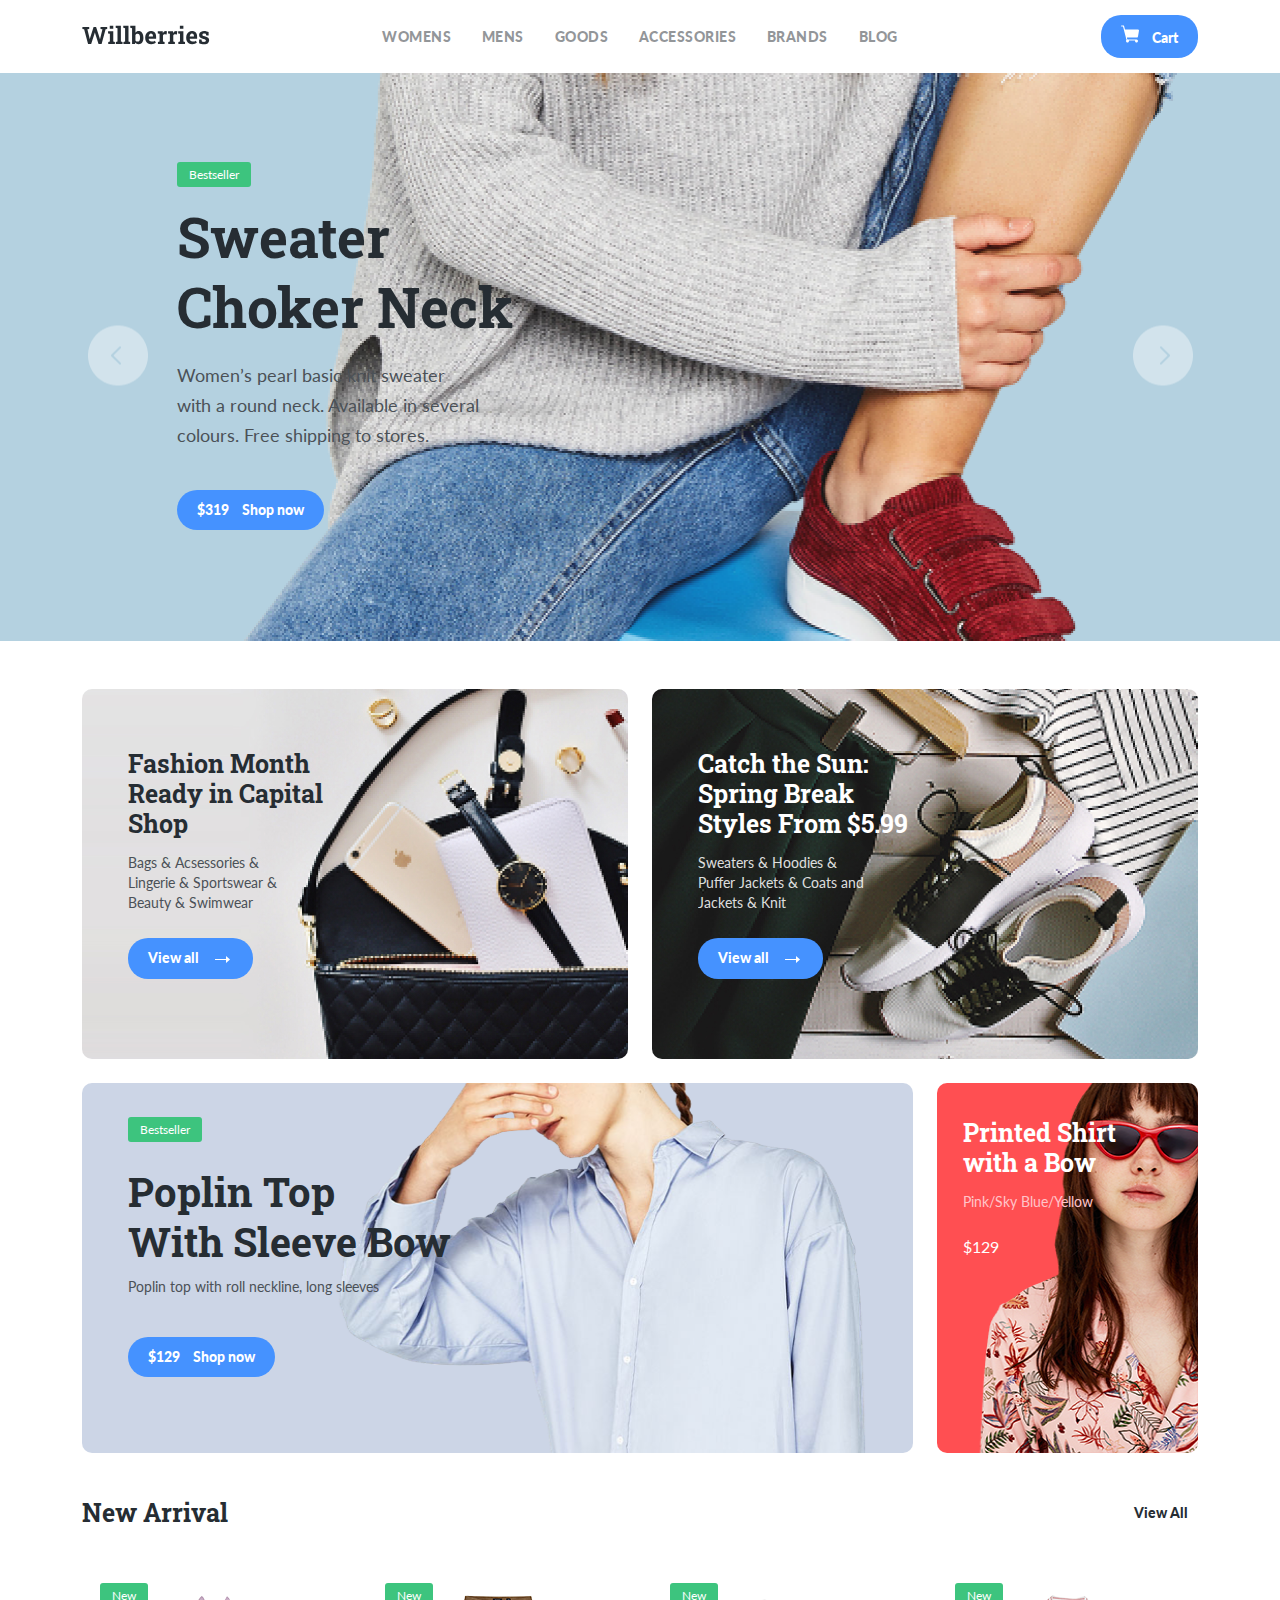
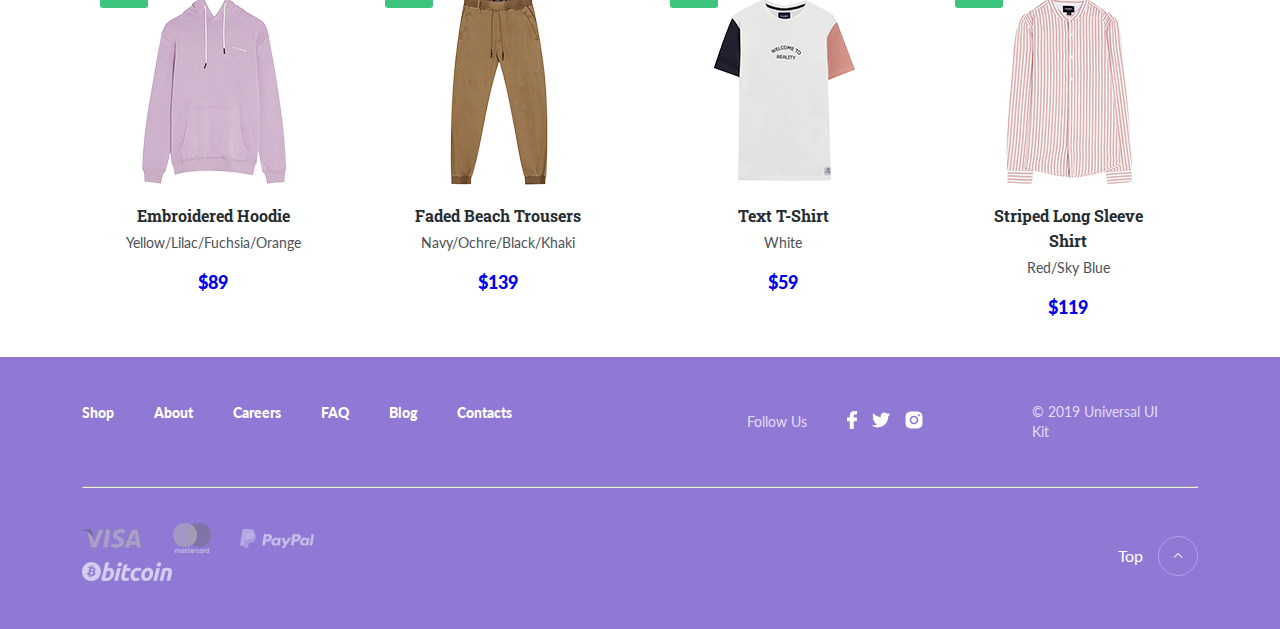
==== index.html @ 4fe9a076 "Add files via upload" ====
<!DOCTYPE html>
<html lang="en">
<head>
  <meta charset="UTF-8">
  <meta name="viewport" content="width=device-width, initial-scale=1.0">
  <title>Willberries</title>
  <link rel="stylesheet" href="css/style.css">
  <link rel="stylesheet" href="css/bootstrap-grid.min.css">
  <link rel="stylesheet" href="https://unpkg.com/swiper/swiper-bundle.min.css"/>
  <link rel="preconnect" href="https://fonts.gstatic.com">
  <link href="https://fonts.googleapis.com/css2?family=Lato:wght@400;900&family=Roboto+Slab:wght@700&display=swap" rel="stylesheet">
</head>
<body>
  <!-- Шапка сайта -->
  <header px-4 px-md-0 class="container header">
    <div class="row justify-content-between align-items-center">
      <div class="col-lg-2 col-6">
        <a href="/" class="logo-link">
          <img src="img/logo.svg" width="128" alt="Willberries" class="logo-image">
        </a>
      </div>
      <div class="col-lg-6 d-none d-lg-block">
        <nav>
          <ul class="navigation d-flex justify-content-around">
            <li class="navigation-item">
              <a href="#" class="navigation-link">Womens</a>
            </li>
            <li class="navigation-item">
              <a href="#" class="navigation-link">Mens</a>
            </li>
            <li class="navigation-item">
              <a href="#" class="navigation-link">Goods</a>
            </li>
            <li class="navigation-item">
              <a href="#" class="navigation-link">Accessories</a>
            </li>
            <li class="navigation-item">
              <a href="#" class="navigation-link">Brands</a>
            </li>
            <li class="navigation-item">
              <a href="#" class="navigation-link">Blog</a>  
            </li>
          </ul>
        </nav>
      </div>
      <div class="col-lg-2 col-6 d-flex justify-content-end">
        <button class="button">
          <img class="button-icon" src="img/cart.svg" width="18">
          <span class="button-text">Cart</span>
        </button>
      </div>
    </div>
  </header>
  <!-- Основное содержание страницы -->
  <div class="slider swiper-container">
   <div class="swiper-wrapper">
    <section class="slide slide-1 swiper-slide">
      <div class="container">
        <div class="row">
          <div class="col-lg-4 col-10 offset-lg-1">
            <span class="label">Bestseller</span>
            <h2 class="slide-title">Sweater Choker Neck</h2>
            <p class="slide-description">Women’s pearl basic knit sweater with a round neck. Available in several colours. Free shipping to stores.</p>
            <a href="#" class="button">
              <span class="button-price">$319</span>
              <span class="button-text">Shop now</span>
            </a>
          </div>
        </div> 
      </div>
    </section>
    <section class="slide slide-1 swiper-slide">
      <div class="container">
        <div class="row">
          <div class="col-lg-4 col-10 offset-lg-1">
            <span class="label">New</span>
            <h2 class="slide-title">Sweater Choker Neck</h2>
            <p class="slide-description">Women’s pearl basic knit sweater with a round neck. Available in several colours. Free shipping to stores.</p>
            <a href="#" class="button">
              <span class="button-price">$319</span>
              <span class="button-text">Shop now</span>
            </a>
          </div>
        </div> 
      </div>
    </section>
    <section class="slide slide-1 swiper-slide">
      <div class="container">
        <div class="row">
          <div class="col-lg-4 col-10 offset-lg-1">
            <span class="label">Bestseller</span>
            <h2 class="slide-title">Sweater Choker Neck</h2>
            <p class="slide-description">Women’s pearl basic knit sweater with a round neck. Available in several colours. Free shipping to stores.</p>
            <a href="#" class="button">
              <span class="button-price">$319</span>
              <span class="button-text">Shop now</span>
            </a>
          </div>
        </div> 
      </div>
    </section>
   </div>
    <div class="slider-nav">
      <div class="container">
        <div class="row justify-content-between">
          <div div class="col-1">
            <button class="slider-button slider-button-prev">
              <img src="img/arrow-prev.png" alt="icon: arrow-prev">
            </button>
          </div>
           <div class="col-1">
            <button class="slider-button slider-button-next">
              <img src="img/arrow-next.png" alt="icon: arrow-next">
            </button>  
           </div>
         </div>
      </div>
    </div>
  </div>
    <div class="container pt-5">
      <div class="row">
        <div class="col-xl-6">
          <div class="card card-1">
            <h3 class="card-title">Fashion Month Ready in Capital Shop</h3>
            <p class="card-text">Bags & Acsessories & Lingerie & Sportswear & Beauty & Swimwear</p>
            <a href="#" class="button">
              <span class="button-text">View all</span>
              <img src="img/arrow.svg" alt="icon: arrow" class="button-icon">
            </a>
          </div>
        </div>
        <div class="col-xl-6">
          <div class="card card-2 mb-4">
            <h3 class="card-title text-light">Catch the Sun: Spring Break Styles From $5.99</h3>
            <p class="card-text text-light">Sweaters & Hoodies & Puffer Jackets & Coats and Jackets & Knit</p>
            <button class="button">
              <span class="button-text">View all</span>
              <img src="img/arrow.svg" alt="icon: arrow" class="button-icon">
            </button>
          </div>
        </div>
        <div class="col-xl-9 col-lg-6">
          <div class="card card-3 mb-4">
            <span class="label">Bestseller</span>
            <h3 class="card-title large">Poplin Top<br> With Sleeve Bow</h3>
            <p class="card-text large">Poplin top with roll neckline, long sleeves</p>
            <button href="#" class="button">
              <span class="button-price">$129</span>
              <span class="button-text">Shop now</span>
            </button>
          </div>
        </div>
        <div class="col-xl-3 col-lg-6">
          <div class="card card-4 mb-4">
            <h3 class="card-title text-light">Printed Shirt<br> with a Bow</h3>
            <p class="card-text pink">Pink/Sky Blue/Yellow</p>
              <span class="button-price text-light">$129</span>        
          </div>
        </div>
      </div>
      <div class="row align-items-center mb-3">
        <div class="col-9">
          <h2 class="section-title">New Arrival</h2>
        </div>
        <div class="col-3 d-flex justify-content-end">
          <a href="#" class="more">View All</a>
        </div>
      </div>
      <div class="row">
        <div class="col-lg-3 col-sm-6">
          <a href="#" class="goods-card">
            <span class="label">New</span>
            <img src="/img/goods-card-1.png" alt="image: Hoodie" class="goods-image">
            <h3 class="goods-title">Embroidered Hoodie</h3>
            <p class="goods-description">Yellow/Lilac/Fuchsia/Orange</p>
            <span class="goods-price">$89</span>
          </a>
        </div>
        <div class="col-lg-3 col-sm-6">
          <a href="#" class="goods-card">
            <span class="label">New</span>
            <img src="/img/goods-card-2.png" alt="image: Faded Beach Trousers" class="goods-image">
            <h3 class="goods-title">Faded Beach Trousers</h3>
            <p class="goods-description">Navy/Ochre/Black/Khaki</p>
            <span class="goods-price">$139</span>
          </a>
        </div>
        <div class="col-lg-3 col-sm-6">
          <a href="#" class="goods-card">
            <span class="label">New</span>
            <img src="img/goods-card-3.png" alt="image: Text T-Shirt" class="goods-image">
            <h3 class="goods-title">Text T-Shirt</h3>
            <p class="goods-description">White</p>
            <span class="goods-price">$59</span>
          </a>
        </div>
        <div class="col-lg-3 col-sm-6">
          <a href="#" class="goods-card">
            <span class="label">New</span>
            <img src="img/goods-card-4.png" alt="image: Striped Long Sleeve Shirt" class="goods-image">
            <h3 class="goods-title">Striped Long Sleeve Shirt</h3>
            <p class="goods-description">Red/Sky Blue</p>
            <span class="goods-price">$119</span>
          </a>
        </div>
      </div>
    </div>
  
  <!-- Подвал сайта -->
  <footer>
    <div class="container">
      <div class="row">
        <div class="col-xl-7 mb-4 mb-xl-0">
          <nav>
            <ul class="footer-menu d-sm-flex">
              <li class="footer-menu-item"><a href="#" class="footer-menu-link">Shop</a></li>
              <li class="footer-menu-item"><a href="#" class="footer-menu-link">About</a></li>
              <li class="footer-menu-item"><a href="#" class="footer-menu-link">Careers</a></li>
              <li class="footer-menu-item"><a href="#" class="footer-menu-link">FAQ</a></li>
              <li class="footer-menu-item"><a href="#" class="footer-menu-link">Blog</a></li>
              <li class="footer-menu-item"><a href="#" class="footer-menu-link">Contacts</a></li>
            </ul>
          </nav>
        </div>
        <div class="col-lg-3 d-flex align-items-center">
          <span class="footer-text">Follow Us</span>
          <span class="footer-social d-inline-flex align-items-center">
            <a href="#" class="social-link">
              <img src="img/Facebook.svg" alt="Facebook">
            </a>
            <a href="#" class="social-link">
              <img src="img/Twitter.svg" alt="Twitter">
            </a>
            <a href="#" class="social-link">
              <img src="img/Instagram.svg" alt="Instagram">
            </a>
          </span>
        </div>
        <div class="col-xl-2 col-lg-3 d-flex justify-content-lg-end mt-4 mt-lg-0">
          <span class="footer-text">© 2019 Universal UI Kit</span>
        </div>
      </div>
      <hr class="footer-line">
      <div class="row justify-content-between">
        <div class="col-lg-4 col-sm-9">
          <img class="payment-logo" src="img/VISA.png" alt="VISA logo">
          <img class="payment-logo" src="img/mastercard.png" alt="mastercard logo">
          <img class="payment-logo" src="img/PayPal.png" alt="PayPal logo">
          <img class="payment-logo" src="img/bitcoin.png" alt="bitcoin logo">
        </div>
        <div class="col-lg-2 col-sm-3 d-flex justify-content-end">
          <a href="#" class="top-link d-flex align-items-center">
            <span class="top-link-text">Top</span>
            <img src="img/Arrow-top.svg" alt="icon: arrow-top">
          </a>
        </div>
      </div>
    </div>
  </footer>
  <script src="https://unpkg.com/swiper/swiper-bundle.min.js"></script>
  <script src="js/main.js"></script>
</body>
</html>
---- css/style.css ----
* {
  box-sizing: border-box;
}

body {
  font-family: "Lato", sans-serif;
  margin: 0;
}
.header {
  padding-top: 15px;
  padding-bottom: 15px;
}

.navigation {
  list-style: none;
  padding: 0;
  margin: 0;
}

.navigation-link {
  text-decoration: none;
  color: #939699;
  font-family: "Lato", sans-serif;
  font-style: normal;
  font-weight: 900;
  font-size: 14px;
  line-height: 20px;
  text-transform: uppercase;
  letter-spacing: 0.5px;
}

.button {
  padding: 10px 20px;
  background: #4592ff;
  border-radius: 20px;
  border: none;
  color: #fff;
  font-family: "Lato", sans-serif;
  font-style: normal;
  font-weight: 900;
  font-size: 14px;
  line-height: 20px;
  display: flex;
  align-items: center;
  cursor: pointer;
  text-decoration: none;
  display: inline-block;
}

.button-icon,
.button-price {
  margin-right: 10px;
}

.button-icon:last-child {
  margin-right: 0;
  margin-left: 10px;
  vertical-align: middle;
}

/* Слайдер */

.slide {
  padding-top: 90px;
  padding-bottom: 110px;
  min-height: 568px;
}

.slide-1 {
  background: #b4d1e0 url(../img/slide-image-1.png) no-repeat top right 30%;
}

.label {
  background: #3dc47e;
  border-radius: 3px;
  padding: 5px 12px;
  color: white;
  font-size: 12px;
  line-height: 15px;
}

.slide-title {
  color: #262d33;
  font-family: "Roboto Slab", serif;
  font-style: normal;
  font-weight: bold;
  font-size: 55px;
  line-height: 70px;
  margin-top: 20px;
  margin-bottom: 15px;
}

.slide-description {
  font-style: normal;
  font-weight: normal;
  font-size: 18px;
  line-height: 30px;
  color: #4b5157;
  max-width: 335px;
  margin-bottom: 40px;
}

.slider {
  position: relative;
}

.slider-nav {
  position: absolute;
  top: 50%;
  width: 100%;
  transform: translateY(-50%);
  z-index: 9;
}

.slider-button {
  background-color: transparent;
  border: none;
  cursor: pointer;
}

/* Карточки */

.card {
  min-height: 370px;
  border-radius: 10px;
  padding-top: 60px;
  padding-left: 46px;
  padding-bottom: 80px;
}

.card-1 {
  background: #e3e2e3 url(../img/card-image-1.jpg) no-repeat top right;
  background-size: cover;
}

.card-title {
  max-height: 90px;
  max-width: 222px;
  font-family: "Roboto Slab", serif;
  font-style: normal;
  font-weight: bold;
  font-size: 25px;
  line-height: 30px;
  color: #262d33;
  margin: 0;
}

.card-title.large {
  max-width: 420px;
  font-family: Roboto Slab;
  font-style: normal;
  font-weight: bold;
  font-size: 40px;
  line-height: 50px;
  margin-top: 30px;
  margin-bottom: 20px;
}

.card-text {
  font-style: normal;
  font-weight: normal;
  font-size: 14px;
  line-height: 20px;
  color: #4b5157;
  max-width: 176px;
  max-height: 60px;
  margin-bottom: 25px;
}

.card-2 {
  background: url(../img/card-image-2.jpg) no-repeat top right;
  background-size: cover;
}

.text-light {
  color: white;
}

.card-2 .card-text {
  opacity: 0.85;
}

.card-3 {
  padding-top: 35px;
  background: #ccd5e6 url(../img/card-image-3.png) no-repeat top right 15%;
  background-color: contain;
  padding-bottom: 60px;
}

.card-text.large {
  max-width: 320px;
  margin-top: 20px;
  margin-bottom: 40px;
}

.card-4 {
  background: #ff4f52 url(../img/card-image-4.png) no-repeat top right;
  background-color: contain;
  padding-top: 35px;
  padding-left: 26px;
}

.pink {
  color: #ffc4c9;
}

/* Карточки товаров */

.section-title {
  font-family: "Roboto Slab", serif;
  font-size: 25px;
  line-height: 30px;
  font-weight: bold;
  color: #262d33;
}

.more {
  text-decoration: none;
  font-weight: 900;
  font-size: 14px;
  line-height: 20px;
  color: #262d33;
  padding: 10px;
}

.goods-card {
  position: relative;
  text-align: center;
  padding: 30px 36px 35px 37px;
  display: block;
  text-decoration: none;
}

.goods-card .label {
  position: absolute;
  top: 18px;
  left: 18px;
}

.goods-card .goods-title {
  margin-top: 15px;
  margin-bottom: 5px;
  font-family: "Roboto Slab", serif;
  font-style: normal;
  font-weight: bold;
  font-size: 16px;
  line-height: 25px;
  color: #262d33;
}

.goods-description {
  color: #4b5157;
  font-size: 14px;
  line-height: 20px;
  margin-top: 0;
}

.goods-price {
  margin-top: 20px;
  font-size: 18px;
  line-height: 30px;
  font-weight: 900;
}

/* Подвал сайта */

footer {
  background: #8f79d4;
  padding-top: 45px;
  padding-bottom: 40px;
  min-height: 210px;
  color: #fff;
}

.footer-menu {
  list-style: none;
  margin: 0;
  padding: 0;
}

.footer-menu-item:not(:last-child) {
  margin-right: 40px;
}

.footer-menu-link {
  text-decoration: none;
  color: #fff;
  font-weight: 900;
  font-size: 14px;
  line-height: 20px;
}

.social-link {
  text-decoration: none;
  margin-left: 15px;
}

.footer-text {
  font-weight: normal;
  font-size: 14px;
  line-height: 20px;
  color: #e7d9ff;
  margin-right: 25px;
}

.footer-line {
  color: rgba(255, 255, 255, 0, 5);
  size: 1px;
  margin-top: 44px;
  margin-bottom: 35px;
}

.top-link {
  text-decoration: none;
  color: #fff;
}

.top-link-text {
  margin-right: 15px;
}

.payment-logo {
  margin-right: 25px;
}

@media (max-width: 1200px) {
  .slide-1 {
    background-size: cover;
  }
  .card-1 {
    margin-bottom: 30px;
  }
  .card-3 {
    background-size: cover;
  }
}


@media (max-width: 992px) {
  .slider-nav {
    display: none;
  }
}

@media (max-width: 576px) {
  .slide-title {
    font-size: 36px;
    line-height: 1.4;
    margin-bottom: 0;
  }

.card {
  background-position: left 0;
  padding: 30px;
  min-height: 300px;
  }
  .card-4 {
    background-position: right top;
  }

}
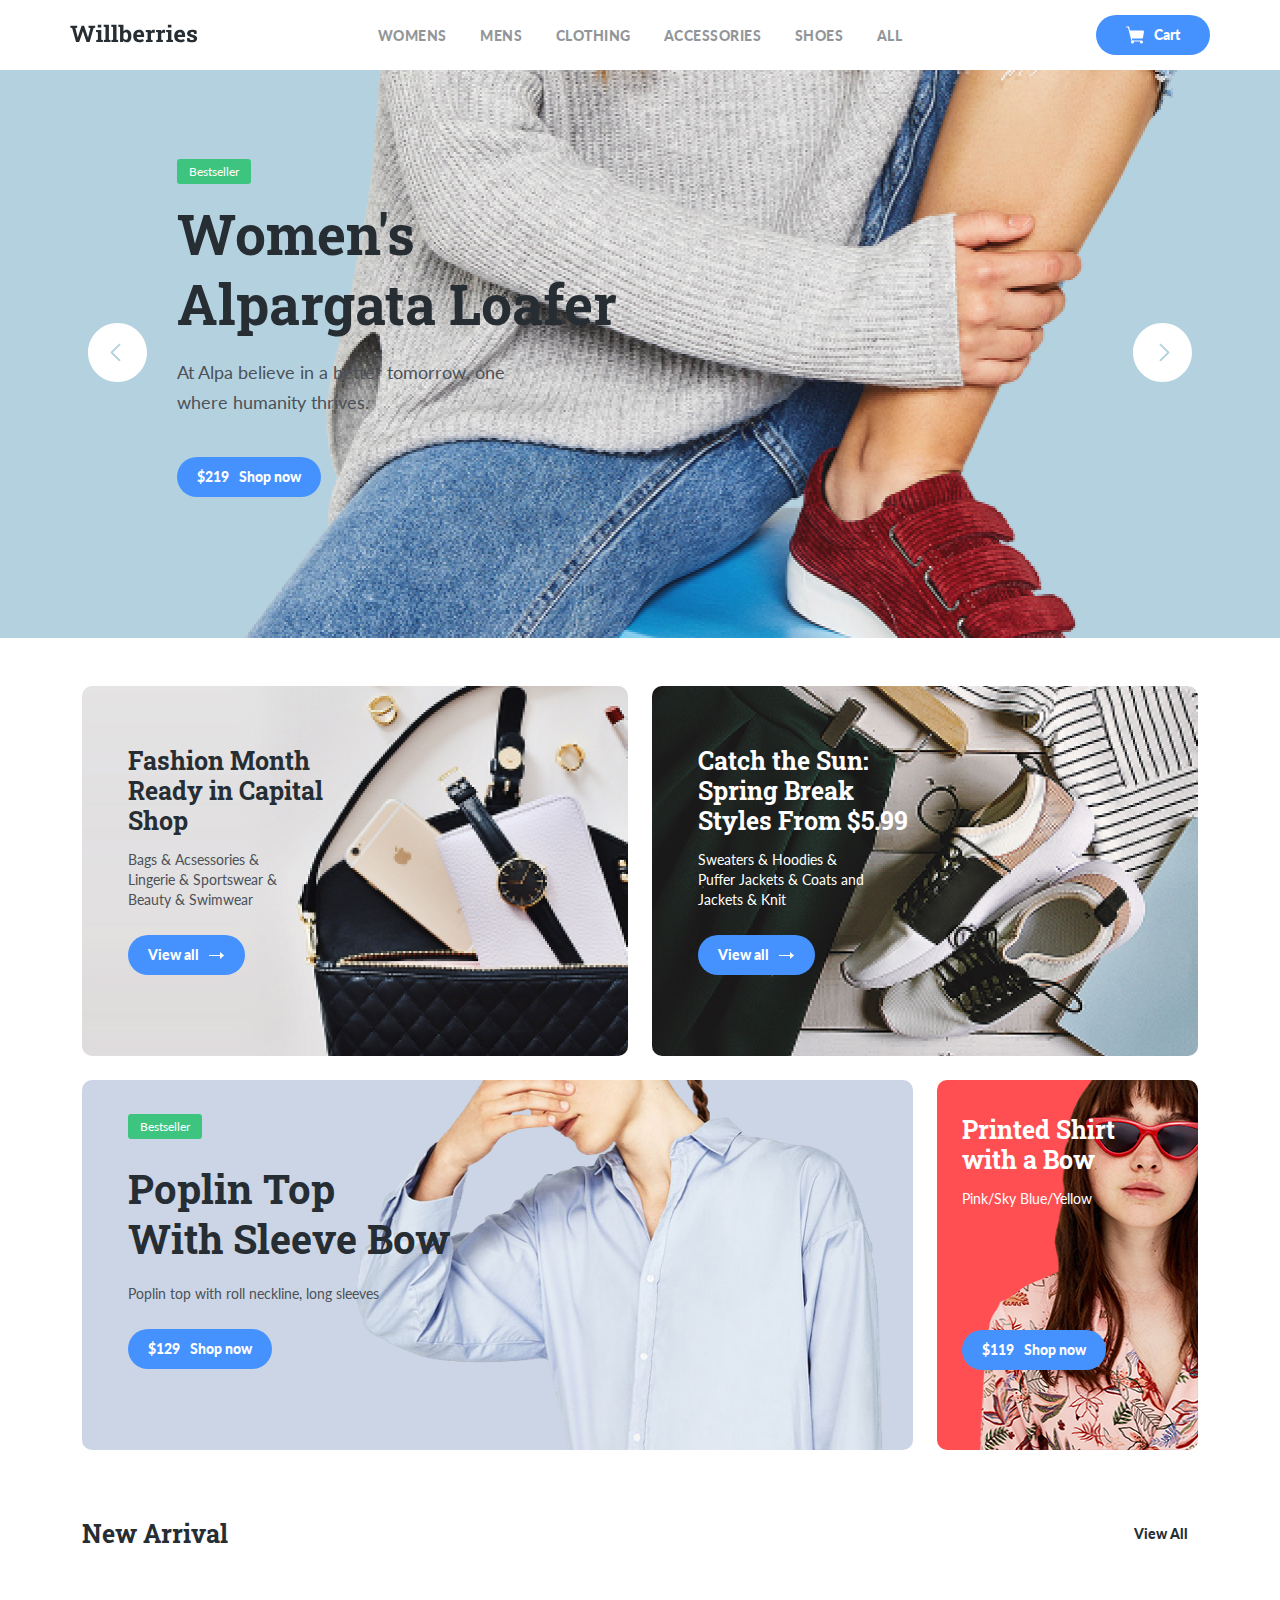
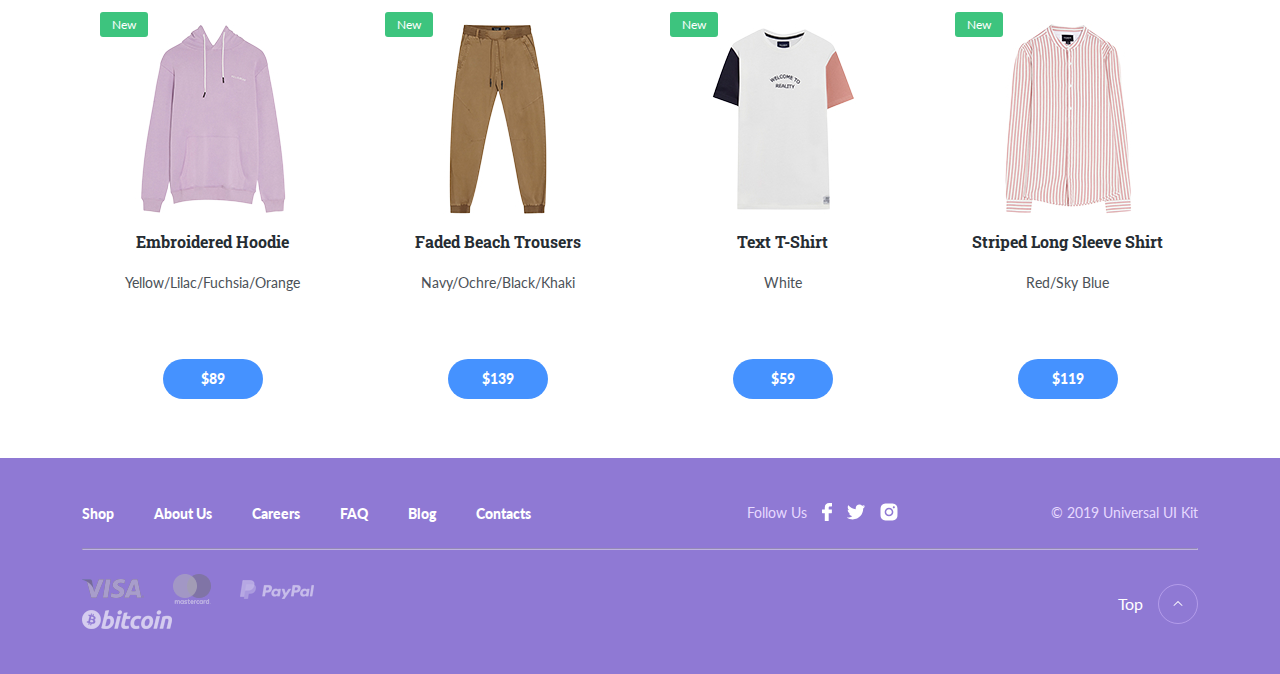
==== commit 6fd2578a: "Add files via upload" ====
--- a/index.html
+++ b/index.html
@@ -1,263 +1,617 @@
-<!DOCTYPE html>
-<html lang="en">
-<head>
-  <meta charset="UTF-8">
-  <meta name="viewport" content="width=device-width, initial-scale=1.0">
-  <title>Willberries</title>
-  <link rel="stylesheet" href="css/style.css">
-  <link rel="stylesheet" href="css/bootstrap-grid.min.css">
-  <link rel="stylesheet" href="https://unpkg.com/swiper/swiper-bundle.min.css"/>
-  <link rel="preconnect" href="https://fonts.gstatic.com">
-  <link href="https://fonts.googleapis.com/css2?family=Lato:wght@400;900&family=Roboto+Slab:wght@700&display=swap" rel="stylesheet">
-</head>
-<body>
-  <!-- Шапка сайта -->
-  <header px-4 px-md-0 class="container header">
-    <div class="row justify-content-between align-items-center">
-      <div class="col-lg-2 col-6">
-        <a href="/" class="logo-link">
-          <img src="img/logo.svg" width="128" alt="Willberries" class="logo-image">
-        </a>
-      </div>
-      <div class="col-lg-6 d-none d-lg-block">
-        <nav>
-          <ul class="navigation d-flex justify-content-around">
-            <li class="navigation-item">
-              <a href="#" class="navigation-link">Womens</a>
-            </li>
-            <li class="navigation-item">
-              <a href="#" class="navigation-link">Mens</a>
-            </li>
-            <li class="navigation-item">
-              <a href="#" class="navigation-link">Goods</a>
-            </li>
-            <li class="navigation-item">
-              <a href="#" class="navigation-link">Accessories</a>
-            </li>
-            <li class="navigation-item">
-              <a href="#" class="navigation-link">Brands</a>
-            </li>
-            <li class="navigation-item">
-              <a href="#" class="navigation-link">Blog</a>  
-            </li>
-          </ul>
-        </nav>
-      </div>
-      <div class="col-lg-2 col-6 d-flex justify-content-end">
-        <button class="button">
-          <img class="button-icon" src="img/cart.svg" width="18">
-          <span class="button-text">Cart</span>
-        </button>
-      </div>
-    </div>
-  </header>
-  <!-- Основное содержание страницы -->
-  <div class="slider swiper-container">
-   <div class="swiper-wrapper">
-    <section class="slide slide-1 swiper-slide">
-      <div class="container">
-        <div class="row">
-          <div class="col-lg-4 col-10 offset-lg-1">
-            <span class="label">Bestseller</span>
-            <h2 class="slide-title">Sweater Choker Neck</h2>
-            <p class="slide-description">Women’s pearl basic knit sweater with a round neck. Available in several colours. Free shipping to stores.</p>
-            <a href="#" class="button">
-              <span class="button-price">$319</span>
-              <span class="button-text">Shop now</span>
-            </a>
-          </div>
-        </div> 
-      </div>
-    </section>
-    <section class="slide slide-1 swiper-slide">
-      <div class="container">
-        <div class="row">
-          <div class="col-lg-4 col-10 offset-lg-1">
-            <span class="label">New</span>
-            <h2 class="slide-title">Sweater Choker Neck</h2>
-            <p class="slide-description">Women’s pearl basic knit sweater with a round neck. Available in several colours. Free shipping to stores.</p>
-            <a href="#" class="button">
-              <span class="button-price">$319</span>
-              <span class="button-text">Shop now</span>
-            </a>
-          </div>
-        </div> 
-      </div>
-    </section>
-    <section class="slide slide-1 swiper-slide">
-      <div class="container">
-        <div class="row">
-          <div class="col-lg-4 col-10 offset-lg-1">
-            <span class="label">Bestseller</span>
-            <h2 class="slide-title">Sweater Choker Neck</h2>
-            <p class="slide-description">Women’s pearl basic knit sweater with a round neck. Available in several colours. Free shipping to stores.</p>
-            <a href="#" class="button">
-              <span class="button-price">$319</span>
-              <span class="button-text">Shop now</span>
-            </a>
-          </div>
-        </div> 
-      </div>
-    </section>
-   </div>
-    <div class="slider-nav">
-      <div class="container">
-        <div class="row justify-content-between">
-          <div div class="col-1">
-            <button class="slider-button slider-button-prev">
-              <img src="img/arrow-prev.png" alt="icon: arrow-prev">
-            </button>
-          </div>
-           <div class="col-1">
-            <button class="slider-button slider-button-next">
-              <img src="img/arrow-next.png" alt="icon: arrow-next">
-            </button>  
-           </div>
-         </div>
-      </div>
-    </div>
-  </div>
-    <div class="container pt-5">
-      <div class="row">
-        <div class="col-xl-6">
-          <div class="card card-1">
-            <h3 class="card-title">Fashion Month Ready in Capital Shop</h3>
-            <p class="card-text">Bags & Acsessories & Lingerie & Sportswear & Beauty & Swimwear</p>
-            <a href="#" class="button">
-              <span class="button-text">View all</span>
-              <img src="img/arrow.svg" alt="icon: arrow" class="button-icon">
-            </a>
-          </div>
-        </div>
-        <div class="col-xl-6">
-          <div class="card card-2 mb-4">
-            <h3 class="card-title text-light">Catch the Sun: Spring Break Styles From $5.99</h3>
-            <p class="card-text text-light">Sweaters & Hoodies & Puffer Jackets & Coats and Jackets & Knit</p>
-            <button class="button">
-              <span class="button-text">View all</span>
-              <img src="img/arrow.svg" alt="icon: arrow" class="button-icon">
-            </button>
-          </div>
-        </div>
-        <div class="col-xl-9 col-lg-6">
-          <div class="card card-3 mb-4">
-            <span class="label">Bestseller</span>
-            <h3 class="card-title large">Poplin Top<br> With Sleeve Bow</h3>
-            <p class="card-text large">Poplin top with roll neckline, long sleeves</p>
-            <button href="#" class="button">
-              <span class="button-price">$129</span>
-              <span class="button-text">Shop now</span>
-            </button>
-          </div>
-        </div>
-        <div class="col-xl-3 col-lg-6">
-          <div class="card card-4 mb-4">
-            <h3 class="card-title text-light">Printed Shirt<br> with a Bow</h3>
-            <p class="card-text pink">Pink/Sky Blue/Yellow</p>
-              <span class="button-price text-light">$129</span>        
-          </div>
-        </div>
-      </div>
-      <div class="row align-items-center mb-3">
-        <div class="col-9">
-          <h2 class="section-title">New Arrival</h2>
-        </div>
-        <div class="col-3 d-flex justify-content-end">
-          <a href="#" class="more">View All</a>
-        </div>
-      </div>
-      <div class="row">
-        <div class="col-lg-3 col-sm-6">
-          <a href="#" class="goods-card">
-            <span class="label">New</span>
-            <img src="/img/goods-card-1.png" alt="image: Hoodie" class="goods-image">
-            <h3 class="goods-title">Embroidered Hoodie</h3>
-            <p class="goods-description">Yellow/Lilac/Fuchsia/Orange</p>
-            <span class="goods-price">$89</span>
-          </a>
-        </div>
-        <div class="col-lg-3 col-sm-6">
-          <a href="#" class="goods-card">
-            <span class="label">New</span>
-            <img src="/img/goods-card-2.png" alt="image: Faded Beach Trousers" class="goods-image">
-            <h3 class="goods-title">Faded Beach Trousers</h3>
-            <p class="goods-description">Navy/Ochre/Black/Khaki</p>
-            <span class="goods-price">$139</span>
-          </a>
-        </div>
-        <div class="col-lg-3 col-sm-6">
-          <a href="#" class="goods-card">
-            <span class="label">New</span>
-            <img src="img/goods-card-3.png" alt="image: Text T-Shirt" class="goods-image">
-            <h3 class="goods-title">Text T-Shirt</h3>
-            <p class="goods-description">White</p>
-            <span class="goods-price">$59</span>
-          </a>
-        </div>
-        <div class="col-lg-3 col-sm-6">
-          <a href="#" class="goods-card">
-            <span class="label">New</span>
-            <img src="img/goods-card-4.png" alt="image: Striped Long Sleeve Shirt" class="goods-image">
-            <h3 class="goods-title">Striped Long Sleeve Shirt</h3>
-            <p class="goods-description">Red/Sky Blue</p>
-            <span class="goods-price">$119</span>
-          </a>
-        </div>
-      </div>
-    </div>
-  
-  <!-- Подвал сайта -->
-  <footer>
-    <div class="container">
-      <div class="row">
-        <div class="col-xl-7 mb-4 mb-xl-0">
-          <nav>
-            <ul class="footer-menu d-sm-flex">
-              <li class="footer-menu-item"><a href="#" class="footer-menu-link">Shop</a></li>
-              <li class="footer-menu-item"><a href="#" class="footer-menu-link">About</a></li>
-              <li class="footer-menu-item"><a href="#" class="footer-menu-link">Careers</a></li>
-              <li class="footer-menu-item"><a href="#" class="footer-menu-link">FAQ</a></li>
-              <li class="footer-menu-item"><a href="#" class="footer-menu-link">Blog</a></li>
-              <li class="footer-menu-item"><a href="#" class="footer-menu-link">Contacts</a></li>
-            </ul>
-          </nav>
-        </div>
-        <div class="col-lg-3 d-flex align-items-center">
-          <span class="footer-text">Follow Us</span>
-          <span class="footer-social d-inline-flex align-items-center">
-            <a href="#" class="social-link">
-              <img src="img/Facebook.svg" alt="Facebook">
-            </a>
-            <a href="#" class="social-link">
-              <img src="img/Twitter.svg" alt="Twitter">
-            </a>
-            <a href="#" class="social-link">
-              <img src="img/Instagram.svg" alt="Instagram">
-            </a>
-          </span>
-        </div>
-        <div class="col-xl-2 col-lg-3 d-flex justify-content-lg-end mt-4 mt-lg-0">
-          <span class="footer-text">© 2019 Universal UI Kit</span>
-        </div>
-      </div>
-      <hr class="footer-line">
-      <div class="row justify-content-between">
-        <div class="col-lg-4 col-sm-9">
-          <img class="payment-logo" src="img/VISA.png" alt="VISA logo">
-          <img class="payment-logo" src="img/mastercard.png" alt="mastercard logo">
-          <img class="payment-logo" src="img/PayPal.png" alt="PayPal logo">
-          <img class="payment-logo" src="img/bitcoin.png" alt="bitcoin logo">
-        </div>
-        <div class="col-lg-2 col-sm-3 d-flex justify-content-end">
-          <a href="#" class="top-link d-flex align-items-center">
-            <span class="top-link-text">Top</span>
-            <img src="img/Arrow-top.svg" alt="icon: arrow-top">
-          </a>
-        </div>
-      </div>
-    </div>
-  </footer>
-  <script src="https://unpkg.com/swiper/swiper-bundle.min.js"></script>
-  <script src="js/main.js"></script>
-</body>
-</html>+<!DOCTYPE html>
+<html lang="en">
+<head>
+	<meta charset="UTF-8">
+	<meta name="viewport" content="width=device-width, initial-scale=1.0">
+	<title>Willberries</title>
+	<link rel="preconnect" href="https://fonts.gstatic.com">
+	<link rel="apple-touch-icon" sizes="180x180" href="favicon/apple-touch-icon.png">
+	<link rel="icon" type="image/png" sizes="32x32" href="favicon/favicon-32x32.png">
+	<link rel="icon" type="image/png" sizes="16x16" href="favicon/favicon-16x16.png">
+	<link rel="mask-icon" href="favicon/safari-pinned-tab.svg" color="#5bbad5">
+	<meta name="msapplication-TileColor" content="#da532c">
+	<meta name="theme-color" content="#ffffff">
+	<link href="https://fonts.googleapis.com/css2?family=Lato:wght@400;900&display=swap" rel="stylesheet">
+	<link href="https://fonts.googleapis.com/css2?family=Roboto+Slab:wght@700&display=swap" rel="stylesheet">
+	<link rel="stylesheet" href="css/bootstrap-grid.min.css">
+	<link rel="stylesheet" href="css/swiper-bundle.min.css"/>
+	<link rel="stylesheet" href="css/style.css">
+</head>
+<!-- class="show-goods" -->
+<body id="body">
+	<header class="container header px-4 px-md-0">
+		<div class="row justify-content-between align-items-center">
+			<div class="col-lg-2 col-6">
+				<a href="index.html" class="logo-link">
+					<img width="128" src="img/logo.svg" alt="logo: Willberries" class="logo-image">
+				</a>
+			</div>
+			<div class="col-lg-6 d-none d-lg-block">
+				<nav>
+					<ul class="navigation d-flex justify-content-around">
+						<li class="navigation-item">
+							<a href="#" class="navigation-link" data-field="gender">Womens</a>
+						</li>
+						<li class="navigation-item">
+							<a href="#" class="navigation-link" data-field="gender">Mens</a>
+						</li>
+						<li class="navigation-item">
+							<a href="#" class="navigation-link" data-field="category">Clothing</a>
+						</li>
+						<li class="navigation-item">
+							<a href="#" class="navigation-link" data-field="category">Accessories</a>
+						</li>
+						<li class="navigation-item">
+							<a href="#" class="navigation-link" data-field="category">Shoes</a>
+						</li>
+						<li class="navigation-item">
+							<a href="#" class="navigation-link view-all" >All</a>
+						</li>
+
+					</ul>
+				</nav>
+			</div>
+			<div class="col-lg-2 col-6 d-flex justify-content-end">
+				<button class="button button-cart">
+					<img class="button-icon" src="img/cart.svg" alt="icon: cart">
+					<span class="button-text">Cart</span>
+					<span class="button-text cart-count"></span>
+				</button>
+			</div>
+		</div>
+		<!-- /.row -->
+	</header>
+	<section class="slider swiper-container">
+		<div class="swiper-wrapper">
+			<section class="slide slide-1 swiper-slide">
+				<div class="container">
+					<div class="row">
+						<div class="col-lg-4 col-10 offset-lg-1">
+							<span class="label">Bestseller</span>
+							<h2 class="slide-title">Women's Alpargata Loafer</h2>
+							<p class="slide-description">At Alpa believe in a better tomorrow, one where humanity thrives.</p>
+							<button class="button add-to-cart" data-id="003">
+								<span class="button-price">$219</span>
+								<span class="button-text">Shop now</span>
+							</button>
+						</div>
+						<!-- /.col-4 offset-lg-1 -->
+					</div>
+					<!-- /.row -->
+				</div>
+				<!-- /.container -->
+			</section>
+			<section class="slide slide-1 swiper-slide">
+				<div class="container">
+					<div class="row">
+						<div class="col-lg-4 col-10 offset-lg-1">
+							<span class="label">New</span>
+							<h2 class="slide-title">Text T-Shirt</h2>
+							<p class="slide-description">Women’s pearl basic knit sweater with a round neck. Available in several colours. Free shipping to stores.</p>
+							<button class="button add-to-cart" data-id="004">
+								<span class="button-price">$119</span>
+								<span class="button-text">Shop now</span>
+							</button>
+						</div>
+						<!-- /.col-4 offset-lg-1 -->
+					</div>
+					<!-- /.row -->
+				</div>
+				<!-- /.container -->
+			</section>
+			<section class="slide slide-1 swiper-slide">
+				<div class="container">
+					<div class="row">
+						<div class="col-lg-4 col-10 offset-lg-1">
+							<span class="label">Bestseller</span>
+							<h2 class="slide-title">Sweater Choker Neck</h2>
+							<p class="slide-description">Women’s pearl basic knit sweater with a round neck. Available in several colours. Free shipping to stores.</p>
+							<button class="button add-to-cart" data-id="005">
+								<span class="button-price">$319</span>
+								<span class="button-text">Shop now</span>
+							</button>
+						</div>
+						<!-- /.col-4 offset-lg-1 -->
+					</div>
+					<!-- /.row -->
+				</div>
+				<!-- /.container -->
+			</section>
+		</div>
+		<!-- /.swiper-wrapper -->
+		<div class="slider-nav">
+			<div class="container">
+				<div class="row justify-content-between">
+					<div class="col-1">
+						<button class="slider-button slider-button-prev">
+							<img src="img/arrow-prev.svg" alt="icon: arrow-prev">
+						</button>
+					</div>
+					<!-- /.col-1 -->
+					<div class="col-1">
+						<button class="slider-button slider-button-next">
+							<img src="img/arrow-next.svg" alt="icon: arrow-prev">
+						</button>
+					</div>
+					<!-- /.col-1 -->
+				</div>
+				<!-- /.row -->
+			</div>
+			<!-- /.container -->
+		</div>
+		<!-- /.slider-nav -->
+	</section>
+	<!-- /.slider -->
+	<section class="special-offers container pt-5 pb-4">
+		<div class="row mb-4">
+			<div class="col-xl-6">
+				<div class="card card-1 mb-4">
+					<h3 class="card-title">Fashion Month Ready in Capital Shop</h3>
+					<p class="card-text">Bags & Acsessories & Lingerie & Sportswear & Beauty & Swimwear</p>
+					<button class="button">
+						<span class="button-text">View all</span>
+						<img src="img/arrow.svg" alt="icon: arrow" class="button-icon">
+					</button>
+				</div>
+				<!-- /.card -->
+			</div>
+			<!-- /.col-6 -->
+			<div class="col-xl-6">
+				<div class="card card-2 mb-4">
+					<h3 class="card-title text-light">Catch the Sun: Spring Break Styles From $5.99</h3>
+					<p class="card-text text-light">Sweaters & Hoodies & Puffer Jackets & Coats and Jackets & Knit</p>
+					<button class="button">
+						<span class="button-text">View all</span>
+						<img src="img/arrow.svg" alt="icon: arrow" class="button-icon">
+					</button>
+				</div>
+				<!-- /.card -->
+			</div>
+			<!-- /.col-6 -->
+			<div class="col-xl-9 col-lg-6 mb-4">
+				<div class="card card-3">
+					<span class="label">Bestseller</span>
+					<h3 class="card-title large">Poplin Top <br>With Sleeve Bow</h3>
+					<p class="card-text large">Poplin top with roll neckline, long sleeves</p>
+					<button class="button add-to-cart" data-id="002">
+						<span class="button-price">$129</span>
+						<span class="button-text">Shop now</span>
+					</button>
+				</div>
+				<!-- /.card -->
+			</div>
+			<!-- /.col-9 -->
+			<div class="col-xl-3 col-lg-6">
+				<div class="card card-4">
+					<h3 class="card-title text-light mw-160">Printed Shirt with a Bow</h3>
+					<p class="card-text text-light">Pink/Sky Blue/Yellow</p>
+					<button class="button add-to-cart button-four" data-id="009">
+						<span class="button-price">$119</span>
+						<span class="button-text">Shop now</span>
+					</button>
+				</div>
+				<!-- /.card -->
+			</div>
+			<!-- /.col-3 -->
+		</div>
+		<!-- /.row -->
+		<div class="row align-items-center mb-4">
+			<div class="col-9">
+				<h2 class="section-title">New Arrival</h2>
+			</div>
+			<!-- /.col-9 -->
+			<div class="col-3 d-flex justify-content-end">
+				<a href="#body" class="more scroll-link view-all">View All</a>
+			</div>
+			<!-- /.col-3 -->
+		</div>
+		<!-- /.row -->
+		<div class="short-goods row">
+			<div class="col-lg-3 col-sm-6">
+				<div class="goods-card">
+					<span class="label">New</span>
+					<!-- /.label --><img src="img/image-119.jpg" alt="image: Hoodie" class="goods-image">
+					<h3 class="goods-title">Embroidered Hoodie</h3>
+					<!-- /.goods-title -->
+					<p class="goods-description">Yellow/Lilac/Fuchsia/Orange</p>
+					<!-- /.goods-description -->
+					<!-- /.goods-price -->
+					<button class="button goods-card-btn add-to-cart" data-id="012">
+						<span class="button-price">$89</span>
+					</button>
+				</div>
+				<!-- /.goods-card -->
+			</div>
+			<!-- /.col-3 -->
+			<div class="col-lg-3 col-sm-6">
+				<div class="goods-card">
+					<span class="label">New</span>
+					<!-- /.label --><img src="img/image-120.jpg" alt="image: Faded Beach Trousers" class="goods-image">
+					<h3 class="goods-title">Faded Beach Trousers</h3>
+					<!-- /.goods-title -->
+					<p class="goods-description">Navy/Ochre/Black/Khaki</p>
+					<!-- /.goods-description -->
+					<button class="button goods-card-btn add-to-cart" data-id="011">
+						<span class="button-price">$139</span>
+					</button>
+					<!-- /.goods-price -->
+				</div>
+				<!-- /.goods-card -->
+			</div>
+			<!-- /.col-3 -->
+			<div class="col-lg-3 col-sm-6">
+				<div class="goods-card">
+					<span class="label">New</span>
+					<!-- /.label --><img src="img/image-121.jpg" alt="image: Text T-Shirt" class="goods-image">
+					<h3 class="goods-title">Text T-Shirt</h3>
+					<!-- /.goods-title -->
+					<p class="goods-description">White</p>
+					<!-- /.goods-description -->
+					<button class="button goods-card-btn add-to-cart" data-id="010">
+						<span class="button-price">$59</span>
+					</button>
+					<!-- /.goods-price -->
+				</div>
+				<!-- /.goods-card -->
+			</div>
+			<!-- /.col-3 -->
+			<div class="col-lg-3 col-sm-6">
+				<div class="goods-card">
+					<span class="label">New</span>
+					<!-- /.label --><img src="img/image-122.jpg" alt="image: Striped Long Sleeve Shirt" class="goods-image">
+					<h3 class="goods-title">Striped Long Sleeve Shirt</h3>
+					<!-- /.goods-title -->
+					<p class="goods-description">Red/Sky Blue</p>
+					<!-- /.goods-description -->
+					<button class="button goods-card-btn add-to-cart" data-id="001">
+						<span class="button-price">$119</span>
+					</button>
+					<!-- /.goods-price -->
+				</div>
+				<!-- /.goods-card -->
+			</div>
+			<!-- /.col-3 -->
+		</div>
+		<!-- /.row -->
+	</section>
+	<!-- /.container -->
+	<section class="long-goods">
+		<div class="container">
+			<div class="row align-items-center mb-4">
+				<div class="col-12">
+					<h2 class="section-title">Category</h2>
+				</div>
+				<!-- /.col-12 -->
+			</div>
+			<div class="row long-goods-list">
+				<div class="col-lg-3 col-sm-6">
+					<div class="goods-card">
+						<span class="label">New</span>
+						<!-- /.label --><img src="img/image-119.jpg" alt="image: Hoodie" class="goods-image">
+						<h3 class="goods-title">Embroidered Hoodie</h3>
+						<!-- /.goods-title -->
+						<p class="goods-description">Yellow/Lilac/Fuchsia/Orange</p>
+						<!-- /.goods-description -->
+						<!-- /.goods-price -->
+						<button class="button goods-card-btn add-to-cart" data-id="007">
+							<span class="button-price">$89</span>
+						</button>
+					</div>
+					<!-- /.goods-card -->
+				</div>
+				<!-- /.col-3 -->
+				<div class="col-lg-3 col-sm-6">
+					<div class="goods-card">
+						<span class="label">New</span>
+						<!-- /.label --><img src="img/image-120.jpg" alt="image: Faded Beach Trousers" class="goods-image">
+						<h3 class="goods-title">Faded Beach Trousers</h3>
+						<!-- /.goods-title -->
+						<p class="goods-description">Navy/Ochre/Black/Khaki</p>
+						<!-- /.goods-description -->
+						<button class="button goods-card-btn add-to-cart" data-id="007">
+							<span class="button-price">$139</span>
+						</button>
+						<!-- /.goods-price -->
+					</div>
+					<!-- /.goods-card -->
+				</div>
+				<!-- /.col-3 -->
+				<div class="col-lg-3 col-sm-6">
+					<div class="goods-card">
+						<span class="label">New</span>
+						<!-- /.label --><img src="img/image-121.jpg" alt="image: Text T-Shirt" class="goods-image">
+						<h3 class="goods-title">Text T-Shirt</h3>
+						<!-- /.goods-title -->
+						<p class="goods-description">White</p>
+						<!-- /.goods-description -->
+						<button class="button goods-card-btn add-to-cart" data-id="007">
+							<span class="button-price">$59</span>
+						</button>
+						<!-- /.goods-price -->
+					</div>
+					<!-- /.goods-card -->
+				</div>
+				<!-- /.col-3 -->
+				<div class="col-lg-3 col-sm-6">
+					<div class="goods-card">
+						<span class="label">New</span>
+						<!-- /.label --><img src="img/image-122.jpg" alt="image: Striped Long Sleeve Shirt" class="goods-image">
+						<h3 class="goods-title">Striped Long Sleeve Shirt</h3>
+						<!-- /.goods-title -->
+						<p class="goods-description">Red/Sky Blue</p>
+						<!-- /.goods-description -->
+						<button class="button goods-card-btn add-to-cart" data-id="001">
+							<span class="button-price">$119</span>
+						</button>
+						<!-- /.goods-price -->
+					</div>
+					<!-- /.goods-card -->
+				</div>
+				<!-- /.col-3 -->
+				<div class="col-lg-3 col-sm-6">
+					<div class="goods-card">
+						<span class="label">New</span>
+						<!-- /.label --><img src="img/image-119.jpg" alt="image: Hoodie" class="goods-image">
+						<h3 class="goods-title">Embroidered Hoodie</h3>
+						<!-- /.goods-title -->
+						<p class="goods-description">Yellow/Lilac/Fuchsia/Orange</p>
+						<!-- /.goods-description -->
+						<!-- /.goods-price -->
+						<button class="button goods-card-btn add-to-cart" data-id="007">
+							<span class="button-price">$89</span>
+						</button>
+					</div>
+					<!-- /.goods-card -->
+				</div>
+				<!-- /.col-3 -->
+				<div class="col-lg-3 col-sm-6">
+					<div class="goods-card">
+						<span class="label">New</span>
+						<!-- /.label --><img src="img/image-120.jpg" alt="image: Faded Beach Trousers" class="goods-image">
+						<h3 class="goods-title">Faded Beach Trousers</h3>
+						<!-- /.goods-title -->
+						<p class="goods-description">Navy/Ochre/Black/Khaki</p>
+						<!-- /.goods-description -->
+						<button class="button goods-card-btn add-to-cart" data-id="007">
+							<span class="button-price">$139</span>
+						</button>
+						<!-- /.goods-price -->
+					</div>
+					<!-- /.goods-card -->
+				</div>
+				<!-- /.col-3 -->
+				<div class="col-lg-3 col-sm-6">
+					<div class="goods-card">
+						<span class="label">New</span>
+						<!-- /.label --><img src="img/image-121.jpg" alt="image: Text T-Shirt" class="goods-image">
+						<h3 class="goods-title">Text T-Shirt</h3>
+						<!-- /.goods-title -->
+						<p class="goods-description">White</p>
+						<!-- /.goods-description -->
+						<button class="button goods-card-btn add-to-cart" data-id="007">
+							<span class="button-price">$59</span>
+						</button>
+						<!-- /.goods-price -->
+					</div>
+					<!-- /.goods-card -->
+				</div>
+				<!-- /.col-3 -->
+				<div class="col-lg-3 col-sm-6">
+					<div class="goods-card">
+						<span class="label">New</span>
+						<!-- /.label --><img src="img/image-122.jpg" alt="image: Striped Long Sleeve Shirt" class="goods-image">
+						<h3 class="goods-title">Striped Long Sleeve Shirt</h3>
+						<!-- /.goods-title -->
+						<p class="goods-description">Red/Sky Blue</p>
+						<!-- /.goods-description -->
+						<button class="button goods-card-btn add-to-cart" data-id="001">
+							<span class="button-price">$119</span>
+						</button>
+						<!-- /.goods-price -->
+					</div>
+					<!-- /.goods-card -->
+				</div>
+				<!-- /.col-3 -->
+				<div class="col-lg-3 col-sm-6">
+					<div class="goods-card">
+						<span class="label">New</span>
+						<!-- /.label --><img src="img/image-119.jpg" alt="image: Hoodie" class="goods-image">
+						<h3 class="goods-title">Embroidered Hoodie</h3>
+						<!-- /.goods-title -->
+						<p class="goods-description">Yellow/Lilac/Fuchsia/Orange</p>
+						<!-- /.goods-description -->
+						<!-- /.goods-price -->
+						<button class="button goods-card-btn add-to-cart" data-id="007">
+							<span class="button-price">$89</span>
+						</button>
+					</div>
+					<!-- /.goods-card -->
+				</div>
+				<!-- /.col-3 -->
+				<div class="col-lg-3 col-sm-6">
+					<div class="goods-card">
+						<span class="label">New</span>
+						<!-- /.label --><img src="img/image-120.jpg" alt="image: Faded Beach Trousers" class="goods-image">
+						<h3 class="goods-title">Faded Beach Trousers</h3>
+						<!-- /.goods-title -->
+						<p class="goods-description">Navy/Ochre/Black/Khaki</p>
+						<!-- /.goods-description -->
+						<button class="button goods-card-btn add-to-cart" data-id="007">
+							<span class="button-price">$139</span>
+						</button>
+						<!-- /.goods-price -->
+					</div>
+					<!-- /.goods-card -->
+				</div>
+				<!-- /.col-3 -->
+				<div class="col-lg-3 col-sm-6">
+					<div class="goods-card">
+						<span class="label">New</span>
+						<!-- /.label --><img src="img/image-121.jpg" alt="image: Text T-Shirt" class="goods-image">
+						<h3 class="goods-title">Text T-Shirt</h3>
+						<!-- /.goods-title -->
+						<p class="goods-description">White</p>
+						<!-- /.goods-description -->
+						<button class="button goods-card-btn add-to-cart" data-id="007">
+							<span class="button-price">$59</span>
+						</button>
+						<!-- /.goods-price -->
+					</div>
+					<!-- /.goods-card -->
+				</div>
+				<!-- /.col-3 -->
+				<div class="col-lg-3 col-sm-6">
+					<div class="goods-card">
+						<span class="label">New</span>
+						<!-- /.label --><img src="img/image-122.jpg" alt="image: Striped Long Sleeve Shirt" class="goods-image">
+						<h3 class="goods-title">Striped Long Sleeve Shirt</h3>
+						<!-- /.goods-title -->
+						<p class="goods-description">Red/Sky Blue</p>
+						<!-- /.goods-description -->
+						<button class="button goods-card-btn add-to-cart" data-id="001">
+							<span class="button-price">$119</span>
+						</button>
+						<!-- /.goods-price -->
+					</div>
+					<!-- /.goods-card -->
+				</div>
+				<!-- /.col-3 -->
+			</div>
+		</div>
+
+	</section>
+	<footer class="footer">
+		<div class="container">
+			<div class="row">
+				<div class="col-xl-7 mb-4 mb-xl-0">
+					<nav>
+						<ul class="footer-menu d-sm-flex">
+							<li class="footer-menu-item"><a href="#" class="footer-menu-link">Shop</a></li>
+							<li class="footer-menu-item"><a href="#" class="footer-menu-link">About Us</a></li>
+							<li class="footer-menu-item"><a href="#" class="footer-menu-link">Careers</a></li>
+							<li class="footer-menu-item"><a href="#" class="footer-menu-link">FAQ </a></li>
+							<li class="footer-menu-item"><a href="#" class="footer-menu-link">Blog</a></li>
+							<li class="footer-menu-item"><a href="#" class="footer-menu-link">Contacts</a></li>
+						</ul>
+					</nav>
+				</div>
+				<!-- /.col-7 -->
+				<div class="col-lg-3 d-flex align-items-center">
+					<span class="footer-text">Follow Us</span>
+					<span class="footer-social d-inline-flex align-items-center">
+            <a href="#" class="social-link">
+              <img src="img/Facebook.svg" alt="Facebook">
+            </a>
+            <a href="#" class="social-link">
+              <img src="img/Twitter.svg" alt="Twitter">
+            </a>
+            <a href="#" class="social-link">
+              <img src="img/Instagram.svg" alt="Instagram">
+            </a>
+          </span>
+				</div>
+				<!-- /.col-3 -->
+				<div class="col-xl-2 col-lg-3 d-flex justify-content-lg-end mt-4 mt-lg-0">
+					<span class="footer-text">© 2019 Universal UI Kit</span>
+				</div>
+				<!-- /.col-2 -->
+			</div>
+			<!-- /.row -->
+			<hr class="footer-line mt-4 mb-4">
+			<div class="row justify-content-between">
+				<div class="col-lg-4 col-sm-9">
+					<img class="payment-logo" src="img/visa.png" alt="visa logo">
+					<img class="payment-logo" src="img/master-card.png" alt="master card logo">
+					<img class="payment-logo" src="img/paypal.png" alt="paypal logo ">
+					<img class="payment-logo" src="img/bitcoin.png" alt="bitcoin logo">
+				</div>
+				<!-- /.col-4 -->
+				<div class="col-lg-2 col-sm-1 d-flex justify-content-end">
+					<a href="#body" class="scroll-link top-link d-flex align-items-center">
+						<span class="top-link-text">Top</span>
+						<img src="img/top.svg" alt="icon: arrow top">
+					</a>
+				</div>
+				<!-- /.col-2 -->
+			</div>
+			<!-- /.row -->
+		</div>
+		<!-- /.container -->
+	</footer>
+	<div class="overlay" id="modal-cart">
+		<div class="modal">
+			<header class="modal-header">
+				<h2 class="modal-title">Cart</h2>
+				<button class="modal-close">x</button>
+			</header>
+			<table class="cart-table">
+				<colgroup>
+					<col class="col-goods">
+					<col class="col-price">
+					<col class="col-minus">
+					<col class="col-qty">
+					<col class="col-plus">
+					<col class="col-total-price">
+					<col class="col-delete">
+				</colgroup>
+				<thead>
+				<tr>
+					<th>Good(s)</th>
+					<th>Price</th>
+					<th colspan="3">Qty.</th>
+					<th colspan="2">Total</th>
+				</tr>
+				</thead>
+				<tbody class="cart-table__goods">
+				<tr class="cart-item" data-id="003">
+					<td>Sweater</td>
+					<td>250$</td>
+					<td><button class="cart-btn-minus">-</button></td>
+					<td>2</td>
+					<td><button class="cart-btn-plus">+</button></td>
+					<td>500$</td>
+					<td><button class="cart-btn-delete">x</button></td>
+				</tr>
+				<tr class="cart-item" data-id="003">
+					<td>Sweater</td>
+					<td>250$</td>
+					<td><button class="cart-btn-minus">-</button></td>
+					<td>2</td>
+					<td><button class="cart-btn-plus">+</button></td>
+					<td>500$</td>
+					<td><button class="cart-btn-delete">x</button></td>
+				</tr>
+				<tr class="cart-item" data-id="003">
+					<td>Sweater</td>
+					<td>250$</td>
+					<td><button class="cart-btn-minus">-</button></td>
+					<td>2</td>
+					<td><button class="cart-btn-plus">+</button></td>
+					<td>500$</td>
+					<td><button class="cart-btn-delete">x</button></td>
+				</tr>
+
+
+
+				</tbody>
+				<tfoot>
+				<tr>
+					<th colspan="5">Total:</th>
+					<th class="card-table__total" colspan="2">1500$</th>
+				</tr>
+
+				</tfoot>
+			</table>
+			<form class="modal-form" action="">
+				<input class="modal-input" type="text" placeholder="Имя" name="nameCustomer">
+				<input class="modal-input" type="text" placeholder="Телефон" name="phoneCustomer">
+				<button class="button cart-buy">
+					<span class="button-text">Checkout</span>
+				</button>
+			</form>
+		</div>
+	</div>
+	<script src="js/swiper-bundle.min.js"></script>
+	<script src="js/main.js"></script>
+</body>
+</html>
--- a/css/style.css
+++ b/css/style.css
@@ -1,362 +1,513 @@
-* {
-  box-sizing: border-box;
-}
-
-body {
-  font-family: "Lato", sans-serif;
-  margin: 0;
-}
-.header {
-  padding-top: 15px;
-  padding-bottom: 15px;
-}
-
-.navigation {
-  list-style: none;
-  padding: 0;
-  margin: 0;
-}
-
-.navigation-link {
-  text-decoration: none;
-  color: #939699;
-  font-family: "Lato", sans-serif;
-  font-style: normal;
-  font-weight: 900;
-  font-size: 14px;
-  line-height: 20px;
-  text-transform: uppercase;
-  letter-spacing: 0.5px;
-}
-
-.button {
-  padding: 10px 20px;
-  background: #4592ff;
-  border-radius: 20px;
-  border: none;
-  color: #fff;
-  font-family: "Lato", sans-serif;
-  font-style: normal;
-  font-weight: 900;
-  font-size: 14px;
-  line-height: 20px;
-  display: flex;
-  align-items: center;
-  cursor: pointer;
-  text-decoration: none;
-  display: inline-block;
-}
-
-.button-icon,
-.button-price {
-  margin-right: 10px;
-}
-
-.button-icon:last-child {
-  margin-right: 0;
-  margin-left: 10px;
-  vertical-align: middle;
-}
-
-/* Слайдер */
-
-.slide {
-  padding-top: 90px;
-  padding-bottom: 110px;
-  min-height: 568px;
-}
-
-.slide-1 {
-  background: #b4d1e0 url(../img/slide-image-1.png) no-repeat top right 30%;
-}
-
-.label {
-  background: #3dc47e;
-  border-radius: 3px;
-  padding: 5px 12px;
-  color: white;
-  font-size: 12px;
-  line-height: 15px;
-}
-
-.slide-title {
-  color: #262d33;
-  font-family: "Roboto Slab", serif;
-  font-style: normal;
-  font-weight: bold;
-  font-size: 55px;
-  line-height: 70px;
-  margin-top: 20px;
-  margin-bottom: 15px;
-}
-
-.slide-description {
-  font-style: normal;
-  font-weight: normal;
-  font-size: 18px;
-  line-height: 30px;
-  color: #4b5157;
-  max-width: 335px;
-  margin-bottom: 40px;
-}
-
-.slider {
-  position: relative;
-}
-
-.slider-nav {
-  position: absolute;
-  top: 50%;
-  width: 100%;
-  transform: translateY(-50%);
-  z-index: 9;
-}
-
-.slider-button {
-  background-color: transparent;
-  border: none;
-  cursor: pointer;
-}
-
-/* Карточки */
-
-.card {
-  min-height: 370px;
-  border-radius: 10px;
-  padding-top: 60px;
-  padding-left: 46px;
-  padding-bottom: 80px;
-}
-
-.card-1 {
-  background: #e3e2e3 url(../img/card-image-1.jpg) no-repeat top right;
-  background-size: cover;
-}
-
-.card-title {
-  max-height: 90px;
-  max-width: 222px;
-  font-family: "Roboto Slab", serif;
-  font-style: normal;
-  font-weight: bold;
-  font-size: 25px;
-  line-height: 30px;
-  color: #262d33;
-  margin: 0;
-}
-
-.card-title.large {
-  max-width: 420px;
-  font-family: Roboto Slab;
-  font-style: normal;
-  font-weight: bold;
-  font-size: 40px;
-  line-height: 50px;
-  margin-top: 30px;
-  margin-bottom: 20px;
-}
-
-.card-text {
-  font-style: normal;
-  font-weight: normal;
-  font-size: 14px;
-  line-height: 20px;
-  color: #4b5157;
-  max-width: 176px;
-  max-height: 60px;
-  margin-bottom: 25px;
-}
-
-.card-2 {
-  background: url(../img/card-image-2.jpg) no-repeat top right;
-  background-size: cover;
-}
-
-.text-light {
-  color: white;
-}
-
-.card-2 .card-text {
-  opacity: 0.85;
-}
-
-.card-3 {
-  padding-top: 35px;
-  background: #ccd5e6 url(../img/card-image-3.png) no-repeat top right 15%;
-  background-color: contain;
-  padding-bottom: 60px;
-}
-
-.card-text.large {
-  max-width: 320px;
-  margin-top: 20px;
-  margin-bottom: 40px;
-}
-
-.card-4 {
-  background: #ff4f52 url(../img/card-image-4.png) no-repeat top right;
-  background-color: contain;
-  padding-top: 35px;
-  padding-left: 26px;
-}
-
-.pink {
-  color: #ffc4c9;
-}
-
-/* Карточки товаров */
-
-.section-title {
-  font-family: "Roboto Slab", serif;
-  font-size: 25px;
-  line-height: 30px;
-  font-weight: bold;
-  color: #262d33;
-}
-
-.more {
-  text-decoration: none;
-  font-weight: 900;
-  font-size: 14px;
-  line-height: 20px;
-  color: #262d33;
-  padding: 10px;
-}
-
-.goods-card {
-  position: relative;
-  text-align: center;
-  padding: 30px 36px 35px 37px;
-  display: block;
-  text-decoration: none;
-}
-
-.goods-card .label {
-  position: absolute;
-  top: 18px;
-  left: 18px;
-}
-
-.goods-card .goods-title {
-  margin-top: 15px;
-  margin-bottom: 5px;
-  font-family: "Roboto Slab", serif;
-  font-style: normal;
-  font-weight: bold;
-  font-size: 16px;
-  line-height: 25px;
-  color: #262d33;
-}
-
-.goods-description {
-  color: #4b5157;
-  font-size: 14px;
-  line-height: 20px;
-  margin-top: 0;
-}
-
-.goods-price {
-  margin-top: 20px;
-  font-size: 18px;
-  line-height: 30px;
-  font-weight: 900;
-}
-
-/* Подвал сайта */
-
-footer {
-  background: #8f79d4;
-  padding-top: 45px;
-  padding-bottom: 40px;
-  min-height: 210px;
-  color: #fff;
-}
-
-.footer-menu {
-  list-style: none;
-  margin: 0;
-  padding: 0;
-}
-
-.footer-menu-item:not(:last-child) {
-  margin-right: 40px;
-}
-
-.footer-menu-link {
-  text-decoration: none;
-  color: #fff;
-  font-weight: 900;
-  font-size: 14px;
-  line-height: 20px;
-}
-
-.social-link {
-  text-decoration: none;
-  margin-left: 15px;
-}
-
-.footer-text {
-  font-weight: normal;
-  font-size: 14px;
-  line-height: 20px;
-  color: #e7d9ff;
-  margin-right: 25px;
-}
-
-.footer-line {
-  color: rgba(255, 255, 255, 0, 5);
-  size: 1px;
-  margin-top: 44px;
-  margin-bottom: 35px;
-}
-
-.top-link {
-  text-decoration: none;
-  color: #fff;
-}
-
-.top-link-text {
-  margin-right: 15px;
-}
-
-.payment-logo {
-  margin-right: 25px;
-}
-
-@media (max-width: 1200px) {
-  .slide-1 {
-    background-size: cover;
-  }
-  .card-1 {
-    margin-bottom: 30px;
-  }
-  .card-3 {
-    background-size: cover;
-  }
-}
-
-
-@media (max-width: 992px) {
-  .slider-nav {
-    display: none;
-  }
-}
-
-@media (max-width: 576px) {
-  .slide-title {
-    font-size: 36px;
-    line-height: 1.4;
-    margin-bottom: 0;
-  }
-
-.card {
-  background-position: left 0;
-  padding: 30px;
-  min-height: 300px;
-  }
-  .card-4 {
-    background-position: right top;
-  }
-
-}
-
+* {
+    box-sizing: border-box;
+}
+
+body {
+    margin: 0;
+    font-family: 'Lato', sans-serif;
+}
+
+img {
+    max-width: 100%;
+    height: auto;
+}
+
+.header {
+    padding: 15px 0;
+}
+
+.navigation {
+    list-style: none;
+    padding: 0;
+    margin: 0;
+}
+
+.navigation-link {
+    text-decoration: none;
+    text-transform: uppercase;
+    color: #939699;
+    font-family: 'Lato', sans-serif;
+    font-style: normal;
+    font-weight: 900;
+    font-size: 14px;
+    line-height: 20px;
+    letter-spacing: 0.5px;
+}
+
+button {
+    cursor: pointer;
+}
+
+.button {
+    padding: 10px 20px;
+    background: #4592FF;
+    border-radius: 20px;
+    border: none;
+    color: #fff;
+    font-family: 'Lato',
+    sans-serif;
+    font-style: normal;
+    font-weight: 900;
+    font-size: 14px;
+    line-height: 20px;
+    display: flex;
+    align-items: center;
+}
+
+.button-icon, .button-price {
+    margin-right: 10px;
+    
+}
+
+.button-icon {
+    margin-left: 10px;
+}
+
+.button-icon:last-child {
+    margin-right: 0;
+    
+}
+
+.cart-count {
+    margin-left: 10px;
+}
+
+.show-goods .slider,
+.show-goods .special-offers {
+    display: none;
+}
+
+.long-goods {
+    display: none;
+}
+
+.show-goods .long-goods {
+    display: block;
+}
+
+.slide {
+    padding-top: 90px;
+    padding-bottom: 110px;
+    min-height: 568px;
+}
+
+.slide-1 {
+    background: #B4D1E0 url('../img/slide-image-1.png') no-repeat top right 30%;
+}
+
+.slide-2 {
+    background: #b9e0b4 url('../img/slide-image-1.png') no-repeat top right 30%;
+}
+
+.label {
+    background-color: #3DC47E;
+    border-radius: 3px;
+    padding: 5px 12px;
+    color: #fff;
+    font-size: 12px;
+    line-height: 15px;
+}
+
+.slide-title {
+    color: #262D33;
+    font-size: 55px;
+    line-height: 70px;
+    font-family: 'Roboto Slab',
+    serif;
+    margin-top: 20px;
+    margin-bottom: 15px;
+}
+
+.slide-description {
+    font-size: 18px;
+    line-height: 30px;
+    color: #4B5157;
+    max-width: 335px;
+    margin-bottom: 40px;
+}
+
+.slider {
+    position: relative;
+}
+
+.slider-nav {
+    position: absolute;
+    top: 50%;
+    width: 100%;
+    transform: translateY(-50%);
+    z-index: 9;
+}
+
+.slider-button {
+    background-color: transparent;
+    border: none;
+    cursor: pointer;
+}
+
+.card {
+    min-height: 370px;
+    border-radius: 10px;
+    padding-top: 60px;
+    padding-left: 46px;
+    padding-right: 46px;
+    padding-bottom: 80px;
+}
+
+.card-1 {
+    background: #E3E2E3 url('../img/card-image-1.jpg') no-repeat top right;
+    background-size: cover;
+}
+
+.card-2 {
+    background: #000 url('../img/card-image-2.jpg') no-repeat top right;
+    background-size: cover;
+}
+
+.card-3 {
+    padding-top: 35px;
+    background: #CCD5E6 url('../img/card-image-3.png') no-repeat top right 10%;
+    background-size: contain;
+}
+
+.card-4 {
+    display: flex;
+    flex-direction: column;
+    align-items: flex-start;
+    padding-top: 35px;
+    padding-left: 25px;
+    background: #FF4F52 url('../img/card-image-4.png') no-repeat top right;
+    background-size: contain;
+}
+
+.goods-card-btn {
+    display: block;
+    width: 100px;
+    margin: auto auto 0;
+}
+
+.goods-card-btn .button-price{
+    margin: 0;
+}
+
+.card-title {
+    color: #262D33;
+    font-size: 25px;
+    line-height: 30px;
+    font-family: 'Roboto Slab',
+    serif;
+    max-width: 222px;
+    margin: 0;
+}
+
+.card-title.large {
+    max-width: 420px;
+    font-size: 40px;
+    line-height: 50px;
+    margin-top: 30px;
+    margin-bottom: 20px;
+}
+
+.card-text {
+    max-width: 176px;
+    color: #4B5157;
+    font-size: 14px;
+    line-height: 20px;
+    margin-bottom: 25px;
+}
+
+.card-text.large {
+    max-width: 320px;
+
+}
+
+.card-price {
+    color: #ffffff;
+    font-size: 14px;
+    line-height: 20px;
+    font-weight: 900;
+}
+
+.text-light {
+    color: #fff
+}
+
+.section-title {
+    font-family: 'Roboto Slab',
+    serif;
+    font-size: 25px;
+    line-height: 30px;
+    color: #262D33;
+}
+
+.more {
+    text-decoration: none;
+    color: #262D33;
+    font-weight: 900;
+    font-size: 14px;
+    line-height: 20px;
+    padding: 10px;
+}
+
+.goods-card {
+    display: flex;
+    flex-direction: column;
+    position: relative;
+    text-align: center;
+    padding: 30px 35px 35px;
+    min-height: 440px;
+}
+
+.goods-card .label {
+    position: absolute;
+    left: 18px;
+    top: 18px;
+}
+
+.goods-title {
+    margin-top: 15px;
+    margin-bottom: 5px;
+    color: #262D33;
+    font-size: 16px;
+    line-height: 25px;
+    font-family: 'Roboto Slab',
+    serif;
+}
+
+.goods-image {
+    object-fit: contain;
+    height: 190px;
+}
+
+.goods-description {
+    color: #4B5157;
+    font-size: 14px;
+    line-height: 20px;
+}
+
+.goods-price {
+    color: #262D33;
+    margin-top: 30px;
+    font-size: 18px;
+    line-height: 30px;
+    font-weight: 900;
+}
+
+.button-four {
+    margin-top: auto;
+}
+
+.footer-menu {
+    list-style-type: none;
+    margin: 0;
+    padding: 0;
+}
+
+.footer {
+    background: #8F79D4;
+    padding-top: 45px;
+    padding-bottom: 40px;
+    color: #fff;
+}
+
+.footer-menu-item:not(:last-child) {
+    margin-right: 40px;
+}
+
+.footer-menu-link {
+    color: #fff;
+    text-decoration: none;
+    font-weight: 900;
+    font-size: 14px;
+    line-height: 20px;
+}
+
+.social-link {
+    text-decoration: none;
+    margin-left: 15px;
+}
+
+.footer-text {
+    color: #E7D9FF;
+    font-size: 14px;
+    line-height: 20px;
+}
+
+.footer-line {
+    opacity: 0.5;
+}
+
+.top-link {
+    text-decoration: none;
+    color: #fff;
+}
+
+.top-link-text {
+    margin-right: 15px;
+}
+
+.payment-logo {
+    vertical-align: middle;
+    margin-right: 25px;
+}
+
+.overlay {
+    display: none;
+    justify-content: center;
+    align-items: center;
+    position: fixed;
+    top: 0;
+    bottom: 0;
+    left: 0;
+    right: 0;
+    z-index: 999;
+    background-color: rgba(0,0,0,0.3);
+}
+
+.overlay.show {
+    display: flex;
+}
+
+.modal {
+    background-color: #e0e0ff;
+    min-width: 600px;
+    max-height: 400px;
+    padding: 30px;
+    overflow: scroll;
+    position: relative;
+}
+
+.modal-header{
+    display: flex;
+    justify-content: space-between;
+}
+
+.modal-title {
+    margin-top: 0;
+    margin-bottom: 15px;
+}
+
+.modal-close {
+    position: absolute;
+    background-color: transparent;
+    right: 15px;
+    top: 15px;
+    font-size: 24px;
+    border: none;
+}
+
+.modal-form {
+    display: flex;
+    justify-content: space-between;
+    flex-wrap: wrap;
+}
+
+.modal-input {
+    margin-right: 30px;
+    height: 40px;
+    padding: 10px;
+    border-radius: 20px;
+    border-style: none;
+    margin-bottom: 30px;
+}
+
+.cart-table {
+    border-collapse: collapse;
+    min-width: 540px;
+    margin-bottom: 15px;
+}
+
+.cart-table th,
+.cart-table td{
+    text-align: left;
+    border: 1px solid black
+}
+
+.cart-buy{
+    background-color: #28a745;
+    border-color: #28a745;
+    display: block;
+    margin-left: auto;
+    height: 40px;
+}
+
+
+.mw-160 {
+    max-width: 160px;
+}
+
+
+.col-price {
+    width: 100px;
+}
+
+.col-minus {
+    width: 15px;
+}
+
+.col-qty {
+    width: 15px;
+}
+
+.col-plus {
+    width: 15px;
+}
+
+.col-total-price {
+    width: 120px;
+}
+
+.col-delete {
+    width: 5px;
+}
+
+
+@media (max-width: 1200px) {
+    .slide-1 {
+        background-size: cover;
+    }
+
+    .card-3 {
+        background-size: cover;
+    }
+}
+
+@media (max-width: 992px) {
+    .slider-nav {
+        display: none;
+    }
+
+    .modal {
+        min-width: 400px;
+        max-height: 300px;
+        padding: 20px;
+    }
+
+}
+
+@media (max-width: 576px) {
+    .slide-title {
+        font-size: 36px;
+        line-height: 1.4;
+        margin-bottom: 0;
+    }
+
+    .card {
+        background-position: left top;
+    }
+
+    .card-4 {
+        background-position: right top;
+    }
+
+    .card {
+        padding: 30px;
+        min-height: 300px;
+    }
+
+    .modal {
+        min-width: 300px;
+        max-height: 400px;
+        padding: 20px;
+    }
+
+}
